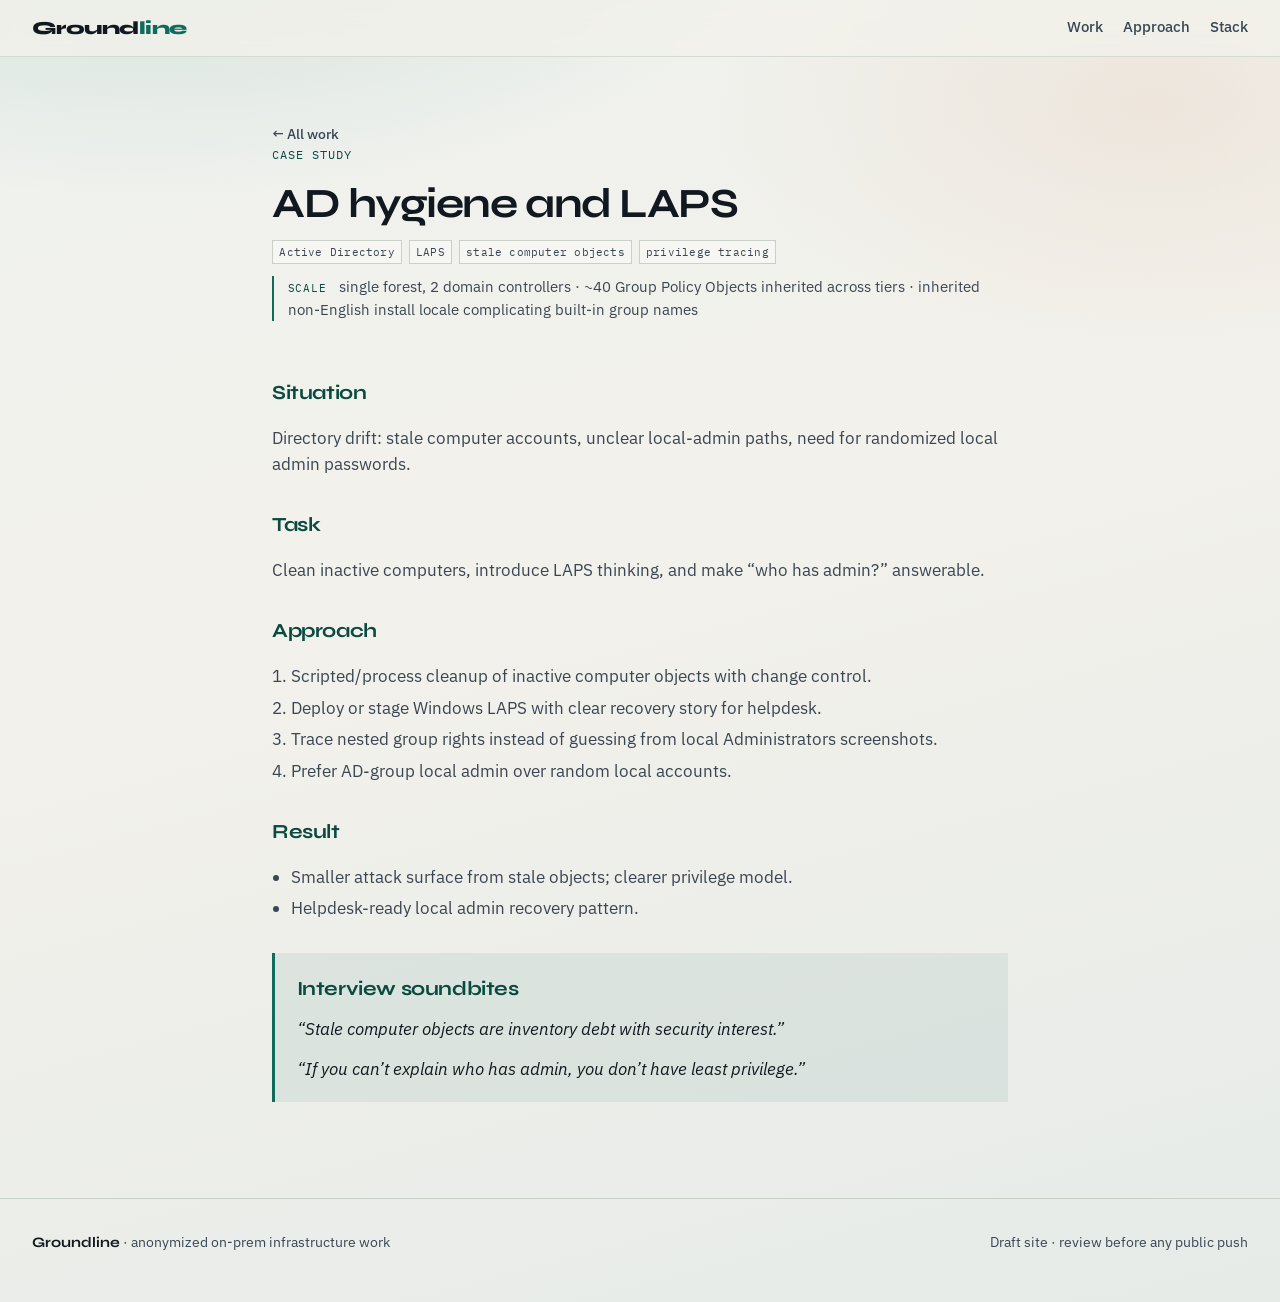
==== work/ad-hygiene-laps.html @ 762901d0 "site: publish Groundline portfolio for GitHub Pages" ====
<!DOCTYPE html>
<html lang="en">
<head>
  <meta charset="utf-8" />
  <meta name="viewport" content="width=device-width, initial-scale=1" />
  <title>AD hygiene and LAPS — Groundline</title>
  <meta name="description" content="Stale computers, LAPS, and answerable local-admin paths." />
  <link rel="preconnect" href="https://fonts.googleapis.com" />
  <link rel="preconnect" href="https://fonts.gstatic.com" crossorigin />
  <link href="https://fonts.googleapis.com/css2?family=IBM+Plex+Mono:wght@400;500&family=IBM+Plex+Sans:wght@400;500;600&family=Syne:wght@700;800&display=swap" rel="stylesheet" />
  <link rel="stylesheet" href="../assets/styles.css" />
</head>
<body>
  <a class="skip" href="#main">Skip to content</a>
  <nav class="site-nav" aria-label="Primary">
    <a class="mark" href="../index.html">Ground<span>line</span></a>
    <ul class="nav-links">
      <li><a href="../index.html#work">Work</a></li>
      <li><a href="../index.html#approach">Approach</a></li>
      <li><a href="../index.html#stack">Stack</a></li>
    </ul>
  </nav>
  <header class="case-hero" id="main">
    <a class="back" href="../index.html#work">← All work</a>
    <p class="eyebrow">Case study</p>
    <h1>AD hygiene and LAPS</h1>
    <div class="case-meta"><span class="tag">Active Directory</span><span class="tag">LAPS</span><span class="tag">stale computer objects</span><span class="tag">privilege tracing</span></div>
    <p class="case-scale"><span>Scale</span> single forest, 2 domain controllers · ~40 Group Policy Objects inherited across tiers · inherited non-English install locale complicating built-in group names</p>
  </header>
  <article class="case-body">
<h2>Situation</h2>
<p>Directory drift: stale computer accounts, unclear local-admin paths, need for randomized local admin passwords.</p>
<h2>Task</h2>
<p>Clean inactive computers, introduce LAPS thinking, and make “who has admin?” answerable.</p>
<h2>Approach</h2>
<ol>
<li>Scripted/process cleanup of inactive computer objects with change control.</li>
<li>Deploy or stage Windows LAPS with clear recovery story for helpdesk.</li>
<li>Trace nested group rights instead of guessing from local Administrators screenshots.</li>
<li>Prefer AD-group local admin over random local accounts.</li>
</ol>
<h2>Result</h2>
<ul>
<li>Smaller attack surface from stale objects; clearer privilege model.</li>
<li>Helpdesk-ready local admin recovery pattern.</li>
</ul>
<aside class="soundbites"><h2>Interview soundbites</h2>
<blockquote>“Stale computer objects are inventory debt with security interest.”</blockquote>
<blockquote>“If you can’t explain who has admin, you don’t have least privilege.”</blockquote>
</aside>
  </article>
  <footer class="site-footer">
    <div><strong>Groundline</strong> · anonymized on-prem infrastructure work</div>
    <div>Draft site · review before any public push</div>
  </footer>
  <script src="../assets/site.js"></script>
</body>
</html>
---- assets/styles.css ----
/* Groundline — public portfolio (local / Pages) */
:root {
  --ink: #12181f;
  --ink-soft: #3a4654;
  --paper: #f3f1eb;
  --paper-2: #e8ece7;
  --line: #c9d0c8;
  --signal: #0f6b5c;
  --signal-deep: #0a4a40;
  --ember: #c45c26;
  --glow: rgba(15, 107, 92, 0.12);
  --font-display: "Syne", "Avenir Next", sans-serif;
  --font-body: "IBM Plex Sans", "Segoe UI", sans-serif;
  --font-mono: "IBM Plex Mono", ui-monospace, monospace;
  --max: 68rem;
  --ease: cubic-bezier(0.22, 1, 0.36, 1);
}

*,
*::before,
*::after {
  box-sizing: border-box;
}

html {
  scroll-behavior: smooth;
}

body {
  margin: 0;
  color: var(--ink);
  font-family: var(--font-body);
  font-size: 1.05rem;
  line-height: 1.55;
  background:
    radial-gradient(1200px 600px at 12% -10%, rgba(15, 107, 92, 0.14), transparent 55%),
    radial-gradient(900px 500px at 90% 8%, rgba(196, 92, 38, 0.08), transparent 50%),
    linear-gradient(165deg, #eef2ee 0%, var(--paper) 42%, #e6ebe8 100%);
  min-height: 100vh;
}

img,
svg {
  display: block;
  max-width: 100%;
}

a {
  color: var(--signal-deep);
  text-underline-offset: 0.18em;
}

a:hover {
  color: var(--ember);
}

.skip {
  position: absolute;
  left: -999px;
  top: 0;
  background: var(--ink);
  color: var(--paper);
  padding: 0.5rem 1rem;
  z-index: 100;
}

.skip:focus {
  left: 1rem;
  top: 1rem;
}

.site-nav {
  position: sticky;
  top: 0;
  z-index: 40;
  display: flex;
  align-items: center;
  justify-content: space-between;
  gap: 1rem;
  padding: 0.85rem clamp(1rem, 3vw, 2rem);
  backdrop-filter: blur(10px);
  background: rgba(243, 241, 235, 0.78);
  border-bottom: 1px solid rgba(201, 208, 200, 0.7);
}

.mark {
  font-family: var(--font-display);
  font-weight: 800;
  font-size: 1.15rem;
  letter-spacing: -0.03em;
  text-decoration: none;
  color: var(--ink);
}

.mark span {
  color: var(--signal);
}

.nav-links {
  display: flex;
  gap: 1.25rem;
  list-style: none;
  margin: 0;
  padding: 0;
  font-size: 0.92rem;
}

.nav-links a {
  text-decoration: none;
  color: var(--ink-soft);
  font-weight: 500;
}

.nav-links a:hover,
.nav-links a[aria-current="page"] {
  color: var(--ink);
}

.hero {
  position: relative;
  min-height: min(100vh, 52rem);
  display: grid;
  align-items: end;
  overflow: hidden;
  isolation: isolate;
}

.hero-visual {
  position: absolute;
  inset: 0;
  z-index: -1;
  pointer-events: none;
}

.hero-visual svg {
  width: 100%;
  height: 100%;
  object-fit: cover;
}

.hero-inner {
  width: min(100% - 2rem, var(--max));
  margin: 0 auto;
  padding: clamp(4rem, 12vh, 7rem) 0 clamp(3rem, 8vh, 5rem);
}

.hero-brand {
  font-family: var(--font-display);
  font-weight: 800;
  font-size: clamp(3.4rem, 11vw, 7.5rem);
  line-height: 0.9;
  letter-spacing: -0.045em;
  margin: 0 0 1.25rem;
  max-width: 12ch;
  opacity: 0;
  transform: translateY(1.2rem);
  animation: rise 0.9s var(--ease) 0.1s forwards;
}

.hero-brand em {
  font-style: normal;
  color: var(--signal);
}

.hero h1 {
  font-family: var(--font-display);
  font-weight: 700;
  font-size: clamp(1.35rem, 2.6vw, 1.85rem);
  line-height: 1.25;
  letter-spacing: -0.02em;
  margin: 0 0 0.85rem;
  max-width: 28ch;
  opacity: 0;
  transform: translateY(1rem);
  animation: rise 0.85s var(--ease) 0.28s forwards;
}

.hero-lead {
  margin: 0 0 1.75rem;
  max-width: 42ch;
  color: var(--ink-soft);
  font-size: 1.05rem;
  opacity: 0;
  transform: translateY(1rem);
  animation: rise 0.85s var(--ease) 0.42s forwards;
}

.hero-cta {
  display: flex;
  flex-wrap: wrap;
  gap: 0.75rem 1rem;
  opacity: 0;
  transform: translateY(1rem);
  animation: rise 0.85s var(--ease) 0.55s forwards;
}

.btn {
  display: inline-flex;
  align-items: center;
  justify-content: center;
  padding: 0.7rem 1.2rem;
  font-family: var(--font-body);
  font-weight: 600;
  font-size: 0.95rem;
  text-decoration: none;
  border: 1.5px solid var(--ink);
  color: var(--ink);
  background: transparent;
  transition: background 0.2s var(--ease), color 0.2s var(--ease), border-color 0.2s;
}

.btn:hover {
  background: var(--ink);
  color: var(--paper);
}

.btn-primary {
  background: var(--signal);
  border-color: var(--signal);
  color: #f7faf8;
}

.btn-primary:hover {
  background: var(--signal-deep);
  border-color: var(--signal-deep);
  color: #fff;
}

@keyframes rise {
  to {
    opacity: 1;
    transform: none;
  }
}

.section {
  width: min(100% - 2rem, var(--max));
  margin: 0 auto;
  padding: clamp(2.5rem, 6vw, 4.5rem) 0;
}

.section-head {
  display: flex;
  flex-wrap: wrap;
  align-items: baseline;
  justify-content: space-between;
  gap: 0.75rem;
  margin-bottom: 1.75rem;
}

.section-head h2 {
  font-family: var(--font-display);
  font-size: clamp(1.6rem, 3vw, 2.1rem);
  letter-spacing: -0.03em;
  margin: 0;
}

.section-head p {
  margin: 0;
  color: var(--ink-soft);
  max-width: 40ch;
  font-size: 0.95rem;
}

.eyebrow {
  font-family: var(--font-mono);
  font-size: 0.75rem;
  letter-spacing: 0.08em;
  text-transform: uppercase;
  color: var(--signal-deep);
  margin: 0 0 0.5rem;
}

.scale-band {
  padding-top: 0;
}

.figures {
  display: grid;
  grid-template-columns: repeat(auto-fit, minmax(11rem, 1fr));
  gap: 1.25rem 1.75rem;
  margin: 0;
  padding: 1.5rem 0;
  border-top: 1px solid var(--line);
  border-bottom: 1px solid var(--line);
}

.figures dt {
  font-family: var(--font-display);
  font-weight: 800;
  font-size: clamp(1.9rem, 4vw, 2.6rem);
  letter-spacing: -0.04em;
  color: var(--signal);
  line-height: 1;
}

.figures dd {
  margin: 0.45rem 0 0;
  font-size: 0.88rem;
  color: var(--ink-soft);
  max-width: 22ch;
}

.case-scale {
  margin: 0.75rem 0 0;
  font-size: 0.92rem;
  color: var(--ink-soft);
  padding-left: 0.85rem;
  border-left: 2px solid var(--signal);
}

.case-scale span {
  font-family: var(--font-mono);
  font-size: 0.7rem;
  letter-spacing: 0.08em;
  text-transform: uppercase;
  color: var(--signal-deep);
  margin-right: 0.5rem;
}

.work-list {
  list-style: none;
  margin: 0;
  padding: 0;
  border-top: 1px solid var(--line);
}

.work-list li {
  border-bottom: 1px solid var(--line);
}

.work-list a {
  display: grid;
  grid-template-columns: auto 1fr auto;
  gap: 1rem 1.25rem;
  align-items: baseline;
  padding: 1.15rem 0.15rem;
  text-decoration: none;
  color: inherit;
  transition: background 0.2s var(--ease), padding-left 0.25s var(--ease);
}

.work-list a:hover {
  background: var(--glow);
  padding-left: 0.5rem;
}

.work-idx {
  font-family: var(--font-mono);
  font-size: 0.8rem;
  color: var(--ink-soft);
}

.work-title {
  font-family: var(--font-display);
  font-weight: 700;
  font-size: 1.15rem;
  letter-spacing: -0.02em;
}

.work-blurb {
  grid-column: 2 / 3;
  margin: 0.15rem 0 0;
  color: var(--ink-soft);
  font-size: 0.92rem;
  max-width: 52ch;
}

.work-tags {
  grid-column: 2 / 3;
  display: flex;
  flex-wrap: wrap;
  gap: 0.35rem;
  margin-top: 0.45rem;
}

.tag {
  font-family: var(--font-mono);
  font-size: 0.68rem;
  letter-spacing: 0.02em;
  padding: 0.15rem 0.4rem;
  border: 1px solid var(--line);
  color: var(--ink-soft);
  background: rgba(255, 255, 255, 0.35);
}

.work-go {
  font-size: 0.85rem;
  color: var(--signal);
  font-weight: 600;
  align-self: center;
}

@media (max-width: 720px) {
  .work-list a {
    grid-template-columns: auto 1fr;
  }
  .work-go {
    display: none;
  }
}

.approach {
  display: grid;
  grid-template-columns: 1fr;
  gap: 1.5rem;
}

@media (min-width: 800px) {
  .approach {
    grid-template-columns: 1.1fr 1fr;
    gap: 2.5rem;
    align-items: start;
  }
}

.approach-copy h2 {
  font-family: var(--font-display);
  font-size: clamp(1.6rem, 3vw, 2.1rem);
  letter-spacing: -0.03em;
  margin: 0 0 1rem;
}

.approach-copy p {
  margin: 0 0 1rem;
  color: var(--ink-soft);
}

.principles {
  list-style: none;
  margin: 0;
  padding: 0;
}

.principles li {
  padding: 1rem 0;
  border-top: 1px solid var(--line);
}

.principles li:last-child {
  border-bottom: 1px solid var(--line);
}

.principles strong {
  display: block;
  font-family: var(--font-display);
  font-size: 1.05rem;
  margin-bottom: 0.25rem;
}

.principles span {
  color: var(--ink-soft);
  font-size: 0.92rem;
}

.stack {
  display: flex;
  flex-wrap: wrap;
  gap: 0.5rem 0.65rem;
  margin: 0;
  padding: 0;
  list-style: none;
}

.stack li {
  font-family: var(--font-mono);
  font-size: 0.8rem;
  padding: 0.45rem 0.7rem;
  background: rgba(255, 255, 255, 0.55);
  border: 1px solid var(--line);
}

.site-footer {
  border-top: 1px solid var(--line);
  margin-top: 2rem;
  padding: 2rem clamp(1rem, 3vw, 2rem) 3rem;
  display: flex;
  flex-wrap: wrap;
  gap: 1rem 2rem;
  justify-content: space-between;
  color: var(--ink-soft);
  font-size: 0.9rem;
}

.site-footer strong {
  color: var(--ink);
  font-family: var(--font-display);
}

.case-hero {
  width: min(100% - 2rem, 46rem);
  margin: 0 auto;
  padding: clamp(2.5rem, 7vh, 4rem) 0 1.5rem;
}

.case-hero .back {
  font-size: 0.9rem;
  text-decoration: none;
  color: var(--ink-soft);
  font-weight: 500;
}

.case-hero .back:hover {
  color: var(--signal);
}

.case-hero h1 {
  font-family: var(--font-display);
  font-size: clamp(1.85rem, 4vw, 2.6rem);
  letter-spacing: -0.035em;
  line-height: 1.15;
  margin: 1rem 0 0.75rem;
}

.case-meta {
  display: flex;
  flex-wrap: wrap;
  gap: 0.4rem;
  margin: 0 0 0.5rem;
}

.case-body {
  width: min(100% - 2rem, 46rem);
  margin: 0 auto;
  padding-bottom: 4rem;
}

.case-body h2 {
  font-family: var(--font-display);
  font-size: 1.25rem;
  letter-spacing: -0.02em;
  margin: 2rem 0 0.65rem;
  color: var(--signal-deep);
}

.case-body p,
.case-body li {
  color: var(--ink-soft);
}

.case-body ul,
.case-body ol {
  padding-left: 1.2rem;
}

.case-body li + li {
  margin-top: 0.35rem;
}

.soundbites {
  margin-top: 2rem;
  padding: 1.25rem 1.35rem;
  background: rgba(15, 107, 92, 0.08);
  border-left: 3px solid var(--signal);
}

.soundbites h2 {
  margin-top: 0;
}

.soundbites blockquote {
  margin: 0.75rem 0 0;
  padding: 0;
  border: 0;
  font-style: italic;
  color: var(--ink);
}

.soundbites blockquote + blockquote {
  margin-top: 0.85rem;
}

.reveal {
  opacity: 0;
  transform: translateY(0.8rem);
  transition: opacity 0.7s var(--ease), transform 0.7s var(--ease);
}

.reveal.is-in {
  opacity: 1;
  transform: none;
}

.topo-line {
  stroke-dasharray: 8 6;
  animation: dash 28s linear infinite;
}

@keyframes dash {
  to {
    stroke-dashoffset: -400;
  }
}
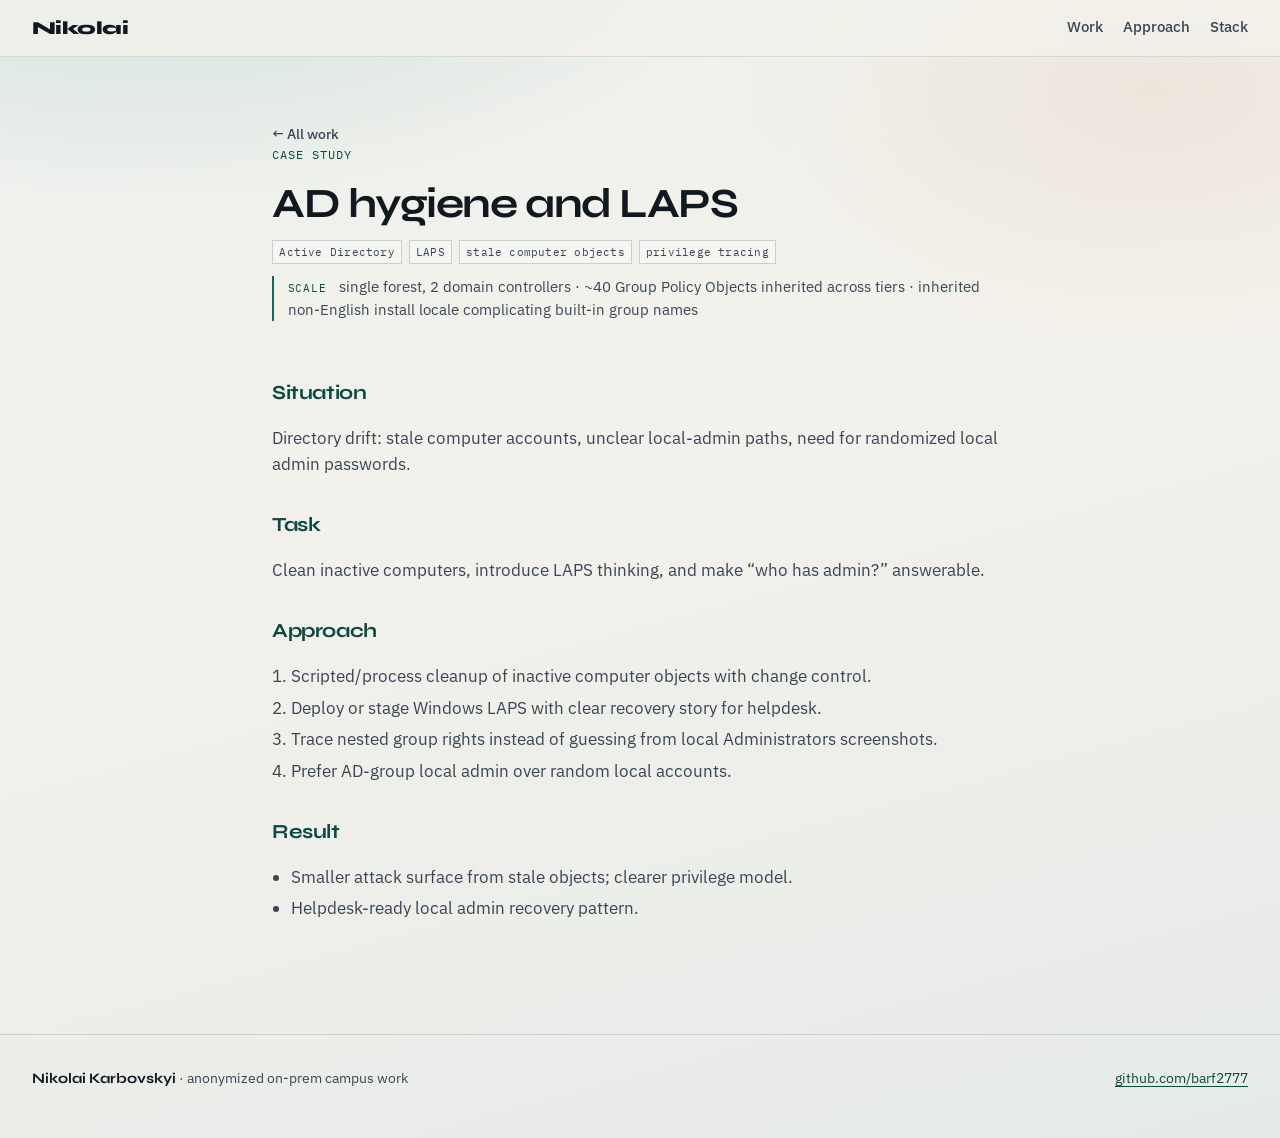
==== commit c527f039: "site: de-cringe — Nikolai byline, plain hero, no soundbites Co-authored-by: Cursor <cursoragent@curs" ====
--- a/work/ad-hygiene-laps.html
+++ b/work/ad-hygiene-laps.html
@@ -3,7 +3,7 @@
 <head>
   <meta charset="utf-8" />
   <meta name="viewport" content="width=device-width, initial-scale=1" />
-  <title>AD hygiene and LAPS — Groundline</title>
+  <title>AD hygiene and LAPS — Nikolai Karbovskyi</title>
   <meta name="description" content="Stale computers, LAPS, and answerable local-admin paths." />
   <link rel="preconnect" href="https://fonts.googleapis.com" />
   <link rel="preconnect" href="https://fonts.gstatic.com" crossorigin />
@@ -13,7 +13,7 @@
 <body>
   <a class="skip" href="#main">Skip to content</a>
   <nav class="site-nav" aria-label="Primary">
-    <a class="mark" href="../index.html">Ground<span>line</span></a>
+    <a class="mark" href="../index.html">Nikolai</a>
     <ul class="nav-links">
       <li><a href="../index.html#work">Work</a></li>
       <li><a href="../index.html#approach">Approach</a></li>
@@ -44,14 +44,10 @@
 <li>Smaller attack surface from stale objects; clearer privilege model.</li>
 <li>Helpdesk-ready local admin recovery pattern.</li>
 </ul>
-<aside class="soundbites"><h2>Interview soundbites</h2>
-<blockquote>“Stale computer objects are inventory debt with security interest.”</blockquote>
-<blockquote>“If you can’t explain who has admin, you don’t have least privilege.”</blockquote>
-</aside>
   </article>
   <footer class="site-footer">
-    <div><strong>Groundline</strong> · anonymized on-prem infrastructure work</div>
-    <div>Draft site · review before any public push</div>
+    <div><strong>Nikolai Karbovskyi</strong> · anonymized on-prem campus work</div>
+    <div><a href="https://github.com/barf2777">github.com/barf2777</a></div>
   </footer>
   <script src="../assets/site.js"></script>
 </body>
--- a/assets/styles.css
+++ b/assets/styles.css
@@ -1,4 +1,4 @@
-/* Groundline — public portfolio (local / Pages) */
+/* Public portfolio (local / Pages) */
 :root {
   --ink: #12181f;
   --ink-soft: #3a4654;
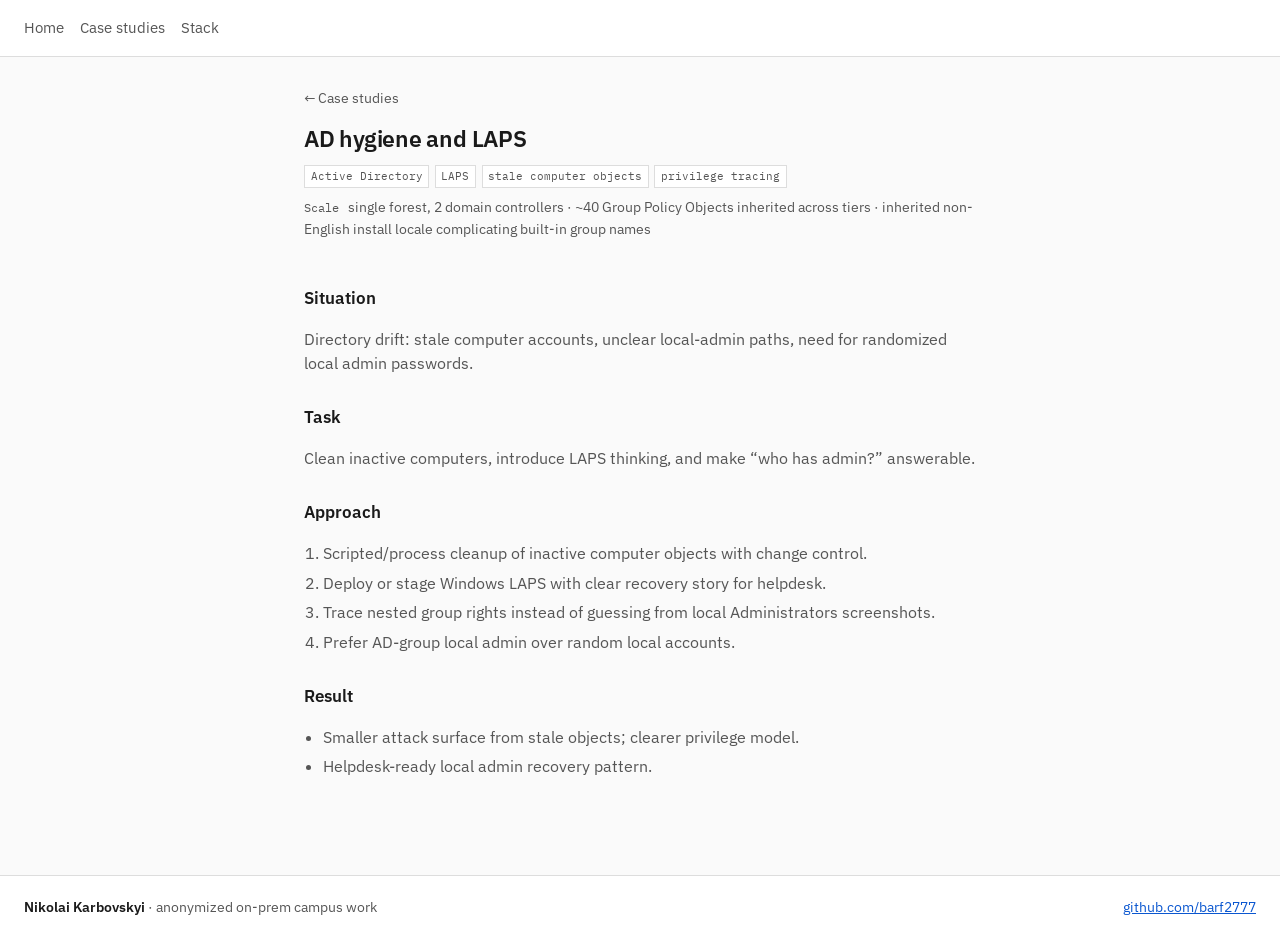
==== commit 22aa0080: "site: plain engineer layout (no startup chrome) Co-authored-by: Cursor <cursoragent@cursor.com>" ====
--- a/work/ad-hygiene-laps.html
+++ b/work/ad-hygiene-laps.html
@@ -7,22 +7,20 @@
   <meta name="description" content="Stale computers, LAPS, and answerable local-admin paths." />
   <link rel="preconnect" href="https://fonts.googleapis.com" />
   <link rel="preconnect" href="https://fonts.gstatic.com" crossorigin />
-  <link href="https://fonts.googleapis.com/css2?family=IBM+Plex+Mono:wght@400;500&family=IBM+Plex+Sans:wght@400;500;600&family=Syne:wght@700;800&display=swap" rel="stylesheet" />
+  <link href="https://fonts.googleapis.com/css2?family=IBM+Plex+Mono:wght@400;500&family=IBM+Plex+Sans:wght@400;500;600&display=swap" rel="stylesheet" />
   <link rel="stylesheet" href="../assets/styles.css" />
 </head>
 <body>
   <a class="skip" href="#main">Skip to content</a>
   <nav class="site-nav" aria-label="Primary">
-    <a class="mark" href="../index.html">Nikolai</a>
     <ul class="nav-links">
-      <li><a href="../index.html#work">Work</a></li>
-      <li><a href="../index.html#approach">Approach</a></li>
+      <li><a href="../index.html">Home</a></li>
+      <li><a href="../index.html#work">Case studies</a></li>
       <li><a href="../index.html#stack">Stack</a></li>
     </ul>
   </nav>
   <header class="case-hero" id="main">
-    <a class="back" href="../index.html#work">← All work</a>
-    <p class="eyebrow">Case study</p>
+    <a class="back" href="../index.html#work">← Case studies</a>
     <h1>AD hygiene and LAPS</h1>
     <div class="case-meta"><span class="tag">Active Directory</span><span class="tag">LAPS</span><span class="tag">stale computer objects</span><span class="tag">privilege tracing</span></div>
     <p class="case-scale"><span>Scale</span> single forest, 2 domain controllers · ~40 Group Policy Objects inherited across tiers · inherited non-English install locale complicating built-in group names</p>
@@ -49,6 +47,5 @@
     <div><strong>Nikolai Karbovskyi</strong> · anonymized on-prem campus work</div>
     <div><a href="https://github.com/barf2777">github.com/barf2777</a></div>
   </footer>
-  <script src="../assets/site.js"></script>
 </body>
 </html>
--- a/assets/styles.css
+++ b/assets/styles.css
@@ -1,19 +1,13 @@
-/* Public portfolio (local / Pages) */
+/* Plain engineer portfolio */
 :root {
-  --ink: #12181f;
-  --ink-soft: #3a4654;
-  --paper: #f3f1eb;
-  --paper-2: #e8ece7;
-  --line: #c9d0c8;
-  --signal: #0f6b5c;
-  --signal-deep: #0a4a40;
-  --ember: #c45c26;
-  --glow: rgba(15, 107, 92, 0.12);
-  --font-display: "Syne", "Avenir Next", sans-serif;
-  --font-body: "IBM Plex Sans", "Segoe UI", sans-serif;
-  --font-mono: "IBM Plex Mono", ui-monospace, monospace;
-  --max: 68rem;
-  --ease: cubic-bezier(0.22, 1, 0.36, 1);
+  --ink: #1a1a1a;
+  --muted: #555;
+  --line: #ddd;
+  --bg: #fafafa;
+  --link: #0b57d0;
+  --max: 42rem;
+  --font: "IBM Plex Sans", "Segoe UI", system-ui, sans-serif;
+  --mono: "IBM Plex Mono", ui-monospace, monospace;
 }
 
 *,
@@ -29,29 +23,18 @@
 body {
   margin: 0;
   color: var(--ink);
-  font-family: var(--font-body);
-  font-size: 1.05rem;
+  font-family: var(--font);
+  font-size: 1rem;
   line-height: 1.55;
-  background:
-    radial-gradient(1200px 600px at 12% -10%, rgba(15, 107, 92, 0.14), transparent 55%),
-    radial-gradient(900px 500px at 90% 8%, rgba(196, 92, 38, 0.08), transparent 50%),
-    linear-gradient(165deg, #eef2ee 0%, var(--paper) 42%, #e6ebe8 100%);
-  min-height: 100vh;
-}
-
-img,
-svg {
-  display: block;
-  max-width: 100%;
+  background: var(--bg);
 }
 
 a {
-  color: var(--signal-deep);
-  text-underline-offset: 0.18em;
+  color: var(--link);
 }
 
 a:hover {
-  color: var(--ember);
+  text-decoration-thickness: 2px;
 }
 
 .skip {
@@ -59,7 +42,7 @@
   left: -999px;
   top: 0;
   background: var(--ink);
-  color: var(--paper);
+  color: #fff;
   padding: 0.5rem 1rem;
   z-index: 100;
 }
@@ -70,472 +53,258 @@
 }
 
 .site-nav {
-  position: sticky;
-  top: 0;
-  z-index: 40;
-  display: flex;
-  align-items: center;
+  display: flex;
+  flex-wrap: wrap;
+  gap: 0.75rem 1.5rem;
+  align-items: baseline;
   justify-content: space-between;
+  padding: 1rem clamp(1rem, 3vw, 1.5rem);
+  border-bottom: 1px solid var(--line);
+  background: #fff;
+}
+
+.nav-links {
+  display: flex;
   gap: 1rem;
-  padding: 0.85rem clamp(1rem, 3vw, 2rem);
-  backdrop-filter: blur(10px);
-  background: rgba(243, 241, 235, 0.78);
-  border-bottom: 1px solid rgba(201, 208, 200, 0.7);
-}
-
-.mark {
-  font-family: var(--font-display);
-  font-weight: 800;
-  font-size: 1.15rem;
-  letter-spacing: -0.03em;
+  list-style: none;
+  margin: 0;
+  padding: 0;
+  font-size: 0.95rem;
+}
+
+.nav-links a {
+  color: var(--muted);
   text-decoration: none;
-  color: var(--ink);
-}
-
-.mark span {
-  color: var(--signal);
-}
-
-.nav-links {
-  display: flex;
-  gap: 1.25rem;
-  list-style: none;
-  margin: 0;
-  padding: 0;
-  font-size: 0.92rem;
-}
-
-.nav-links a {
-  text-decoration: none;
-  color: var(--ink-soft);
-  font-weight: 500;
-}
-
-.nav-links a:hover,
-.nav-links a[aria-current="page"] {
-  color: var(--ink);
-}
-
-.hero {
-  position: relative;
-  min-height: min(100vh, 52rem);
-  display: grid;
-  align-items: end;
-  overflow: hidden;
-  isolation: isolate;
-}
-
-.hero-visual {
-  position: absolute;
-  inset: 0;
-  z-index: -1;
-  pointer-events: none;
-}
-
-.hero-visual svg {
-  width: 100%;
-  height: 100%;
-  object-fit: cover;
-}
-
-.hero-inner {
+}
+
+.nav-links a:hover {
+  color: var(--ink);
+  text-decoration: underline;
+}
+
+.page {
   width: min(100% - 2rem, var(--max));
   margin: 0 auto;
-  padding: clamp(4rem, 12vh, 7rem) 0 clamp(3rem, 8vh, 5rem);
-}
-
-.hero-brand {
-  font-family: var(--font-display);
-  font-weight: 800;
-  font-size: clamp(3.4rem, 11vw, 7.5rem);
-  line-height: 0.9;
-  letter-spacing: -0.045em;
+  padding: 2rem 0 3rem;
+}
+
+.page-header h1 {
+  font-size: 1.5rem;
+  font-weight: 600;
+  margin: 0 0 0.5rem;
+  letter-spacing: -0.01em;
+}
+
+.page-header p {
   margin: 0 0 1.25rem;
-  max-width: 12ch;
-  opacity: 0;
-  transform: translateY(1.2rem);
-  animation: rise 0.9s var(--ease) 0.1s forwards;
-}
-
-.hero-brand em {
-  font-style: normal;
-  color: var(--signal);
-}
-
-.hero h1 {
-  font-family: var(--font-display);
-  font-weight: 700;
-  font-size: clamp(1.35rem, 2.6vw, 1.85rem);
-  line-height: 1.25;
-  letter-spacing: -0.02em;
-  margin: 0 0 0.85rem;
-  max-width: 28ch;
-  opacity: 0;
-  transform: translateY(1rem);
-  animation: rise 0.85s var(--ease) 0.28s forwards;
-}
-
-.hero-lead {
-  margin: 0 0 1.75rem;
-  max-width: 42ch;
-  color: var(--ink-soft);
-  font-size: 1.05rem;
-  opacity: 0;
-  transform: translateY(1rem);
-  animation: rise 0.85s var(--ease) 0.42s forwards;
-}
-
-.hero-cta {
-  display: flex;
-  flex-wrap: wrap;
-  gap: 0.75rem 1rem;
-  opacity: 0;
-  transform: translateY(1rem);
-  animation: rise 0.85s var(--ease) 0.55s forwards;
-}
-
-.btn {
-  display: inline-flex;
-  align-items: center;
-  justify-content: center;
-  padding: 0.7rem 1.2rem;
-  font-family: var(--font-body);
-  font-weight: 600;
+  color: var(--muted);
+  max-width: 40ch;
+}
+
+.meta-line {
+  margin: 0 0 2rem;
+  font-size: 0.9rem;
+  color: var(--muted);
+}
+
+.figures {
+  margin: 0 0 2rem;
+  padding: 0;
+  list-style: none;
   font-size: 0.95rem;
-  text-decoration: none;
-  border: 1.5px solid var(--ink);
-  color: var(--ink);
-  background: transparent;
-  transition: background 0.2s var(--ease), color 0.2s var(--ease), border-color 0.2s;
-}
-
-.btn:hover {
-  background: var(--ink);
-  color: var(--paper);
-}
-
-.btn-primary {
-  background: var(--signal);
-  border-color: var(--signal);
-  color: #f7faf8;
-}
-
-.btn-primary:hover {
-  background: var(--signal-deep);
-  border-color: var(--signal-deep);
-  color: #fff;
-}
-
-@keyframes rise {
-  to {
-    opacity: 1;
-    transform: none;
-  }
+  color: var(--muted);
+}
+
+.figures li {
+  margin: 0.25rem 0;
+}
+
+.figures strong {
+  color: var(--ink);
+  font-weight: 600;
+  font-variant-numeric: tabular-nums;
 }
 
 .section {
-  width: min(100% - 2rem, var(--max));
-  margin: 0 auto;
-  padding: clamp(2.5rem, 6vw, 4.5rem) 0;
-}
-
-.section-head {
-  display: flex;
-  flex-wrap: wrap;
-  align-items: baseline;
-  justify-content: space-between;
-  gap: 0.75rem;
-  margin-bottom: 1.75rem;
-}
-
-.section-head h2 {
-  font-family: var(--font-display);
-  font-size: clamp(1.6rem, 3vw, 2.1rem);
-  letter-spacing: -0.03em;
-  margin: 0;
-}
-
-.section-head p {
-  margin: 0;
-  color: var(--ink-soft);
-  max-width: 40ch;
+  margin: 2rem 0;
+}
+
+.section h2 {
+  font-size: 1.15rem;
+  font-weight: 600;
+  margin: 0 0 0.75rem;
+  padding-bottom: 0.35rem;
+  border-bottom: 1px solid var(--line);
+}
+
+.section > p {
+  color: var(--muted);
   font-size: 0.95rem;
-}
-
-.eyebrow {
-  font-family: var(--font-mono);
-  font-size: 0.75rem;
-  letter-spacing: 0.08em;
-  text-transform: uppercase;
-  color: var(--signal-deep);
-  margin: 0 0 0.5rem;
-}
-
-.scale-band {
-  padding-top: 0;
-}
-
-.figures {
-  display: grid;
-  grid-template-columns: repeat(auto-fit, minmax(11rem, 1fr));
-  gap: 1.25rem 1.75rem;
-  margin: 0;
-  padding: 1.5rem 0;
-  border-top: 1px solid var(--line);
-  border-bottom: 1px solid var(--line);
-}
-
-.figures dt {
-  font-family: var(--font-display);
-  font-weight: 800;
-  font-size: clamp(1.9rem, 4vw, 2.6rem);
-  letter-spacing: -0.04em;
-  color: var(--signal);
-  line-height: 1;
-}
-
-.figures dd {
-  margin: 0.45rem 0 0;
-  font-size: 0.88rem;
-  color: var(--ink-soft);
-  max-width: 22ch;
-}
-
-.case-scale {
-  margin: 0.75rem 0 0;
-  font-size: 0.92rem;
-  color: var(--ink-soft);
-  padding-left: 0.85rem;
-  border-left: 2px solid var(--signal);
-}
-
-.case-scale span {
-  font-family: var(--font-mono);
-  font-size: 0.7rem;
-  letter-spacing: 0.08em;
-  text-transform: uppercase;
-  color: var(--signal-deep);
-  margin-right: 0.5rem;
+  margin: 0 0 1rem;
 }
 
 .work-list {
   list-style: none;
   margin: 0;
   padding: 0;
+}
+
+.work-list li {
   border-top: 1px solid var(--line);
 }
 
-.work-list li {
+.work-list li:last-child {
   border-bottom: 1px solid var(--line);
 }
 
 .work-list a {
-  display: grid;
-  grid-template-columns: auto 1fr auto;
-  gap: 1rem 1.25rem;
-  align-items: baseline;
-  padding: 1.15rem 0.15rem;
+  display: block;
+  padding: 0.85rem 0;
   text-decoration: none;
   color: inherit;
-  transition: background 0.2s var(--ease), padding-left 0.25s var(--ease);
-}
-
-.work-list a:hover {
-  background: var(--glow);
-  padding-left: 0.5rem;
-}
-
-.work-idx {
-  font-family: var(--font-mono);
-  font-size: 0.8rem;
-  color: var(--ink-soft);
+}
+
+.work-list a:hover .work-title {
+  color: var(--link);
+  text-decoration: underline;
 }
 
 .work-title {
-  font-family: var(--font-display);
-  font-weight: 700;
-  font-size: 1.15rem;
-  letter-spacing: -0.02em;
+  font-weight: 600;
+  font-size: 1.02rem;
 }
 
 .work-blurb {
-  grid-column: 2 / 3;
-  margin: 0.15rem 0 0;
-  color: var(--ink-soft);
+  margin: 0.2rem 0 0;
+  color: var(--muted);
   font-size: 0.92rem;
-  max-width: 52ch;
 }
 
 .work-tags {
-  grid-column: 2 / 3;
   display: flex;
   flex-wrap: wrap;
   gap: 0.35rem;
-  margin-top: 0.45rem;
+  margin-top: 0.4rem;
 }
 
 .tag {
-  font-family: var(--font-mono);
-  font-size: 0.68rem;
-  letter-spacing: 0.02em;
-  padding: 0.15rem 0.4rem;
+  font-family: var(--mono);
+  font-size: 0.7rem;
+  color: var(--muted);
   border: 1px solid var(--line);
-  color: var(--ink-soft);
-  background: rgba(255, 255, 255, 0.35);
-}
-
-.work-go {
-  font-size: 0.85rem;
-  color: var(--signal);
-  font-weight: 600;
-  align-self: center;
-}
-
-@media (max-width: 720px) {
-  .work-list a {
-    grid-template-columns: auto 1fr;
-  }
-  .work-go {
-    display: none;
-  }
-}
-
-.approach {
-  display: grid;
-  grid-template-columns: 1fr;
-  gap: 1.5rem;
-}
-
-@media (min-width: 800px) {
-  .approach {
-    grid-template-columns: 1.1fr 1fr;
-    gap: 2.5rem;
-    align-items: start;
-  }
-}
-
-.approach-copy h2 {
-  font-family: var(--font-display);
-  font-size: clamp(1.6rem, 3vw, 2.1rem);
-  letter-spacing: -0.03em;
-  margin: 0 0 1rem;
-}
-
-.approach-copy p {
-  margin: 0 0 1rem;
-  color: var(--ink-soft);
+  padding: 0.1rem 0.35rem;
+  background: #fff;
 }
 
 .principles {
-  list-style: none;
-  margin: 0;
-  padding: 0;
+  margin: 0;
+  padding-left: 1.2rem;
+  color: var(--muted);
 }
 
 .principles li {
-  padding: 1rem 0;
-  border-top: 1px solid var(--line);
-}
-
-.principles li:last-child {
-  border-bottom: 1px solid var(--line);
+  margin: 0.4rem 0;
 }
 
 .principles strong {
-  display: block;
-  font-family: var(--font-display);
-  font-size: 1.05rem;
-  margin-bottom: 0.25rem;
-}
-
-.principles span {
-  color: var(--ink-soft);
-  font-size: 0.92rem;
+  color: var(--ink);
 }
 
 .stack {
   display: flex;
   flex-wrap: wrap;
-  gap: 0.5rem 0.65rem;
+  gap: 0.35rem 0.5rem;
   margin: 0;
   padding: 0;
   list-style: none;
 }
 
 .stack li {
-  font-family: var(--font-mono);
-  font-size: 0.8rem;
-  padding: 0.45rem 0.7rem;
-  background: rgba(255, 255, 255, 0.55);
+  font-family: var(--mono);
+  font-size: 0.78rem;
+  padding: 0.3rem 0.5rem;
   border: 1px solid var(--line);
+  background: #fff;
+  color: var(--muted);
 }
 
 .site-footer {
   border-top: 1px solid var(--line);
   margin-top: 2rem;
-  padding: 2rem clamp(1rem, 3vw, 2rem) 3rem;
-  display: flex;
-  flex-wrap: wrap;
-  gap: 1rem 2rem;
+  padding: 1.25rem clamp(1rem, 3vw, 1.5rem) 2rem;
+  display: flex;
+  flex-wrap: wrap;
+  gap: 0.75rem 1.5rem;
   justify-content: space-between;
-  color: var(--ink-soft);
+  color: var(--muted);
   font-size: 0.9rem;
+  background: #fff;
 }
 
 .site-footer strong {
   color: var(--ink);
-  font-family: var(--font-display);
+  font-weight: 600;
 }
 
 .case-hero {
-  width: min(100% - 2rem, 46rem);
+  width: min(100% - 2rem, var(--max));
   margin: 0 auto;
-  padding: clamp(2.5rem, 7vh, 4rem) 0 1.5rem;
+  padding: 1.75rem 0 1rem;
 }
 
 .case-hero .back {
   font-size: 0.9rem;
+  color: var(--muted);
   text-decoration: none;
-  color: var(--ink-soft);
-  font-weight: 500;
 }
 
 .case-hero .back:hover {
-  color: var(--signal);
+  color: var(--link);
+  text-decoration: underline;
 }
 
 .case-hero h1 {
-  font-family: var(--font-display);
-  font-size: clamp(1.85rem, 4vw, 2.6rem);
-  letter-spacing: -0.035em;
-  line-height: 1.15;
-  margin: 1rem 0 0.75rem;
+  font-size: 1.45rem;
+  font-weight: 600;
+  margin: 0.75rem 0 0.5rem;
+  letter-spacing: -0.01em;
 }
 
 .case-meta {
   display: flex;
   flex-wrap: wrap;
-  gap: 0.4rem;
+  gap: 0.35rem;
   margin: 0 0 0.5rem;
 }
 
+.case-scale {
+  margin: 0.5rem 0 0;
+  font-size: 0.9rem;
+  color: var(--muted);
+}
+
+.case-scale span {
+  font-family: var(--mono);
+  font-size: 0.75rem;
+  color: var(--muted);
+  margin-right: 0.35rem;
+}
+
 .case-body {
-  width: min(100% - 2rem, 46rem);
+  width: min(100% - 2rem, var(--max));
   margin: 0 auto;
-  padding-bottom: 4rem;
+  padding-bottom: 3rem;
 }
 
 .case-body h2 {
-  font-family: var(--font-display);
-  font-size: 1.25rem;
-  letter-spacing: -0.02em;
-  margin: 2rem 0 0.65rem;
-  color: var(--signal-deep);
+  font-size: 1.05rem;
+  font-weight: 600;
+  margin: 1.75rem 0 0.5rem;
 }
 
 .case-body p,
 .case-body li {
-  color: var(--ink-soft);
+  color: var(--muted);
 }
 
 .case-body ul,
@@ -544,50 +313,18 @@
 }
 
 .case-body li + li {
-  margin-top: 0.35rem;
-}
-
-.soundbites {
-  margin-top: 2rem;
-  padding: 1.25rem 1.35rem;
-  background: rgba(15, 107, 92, 0.08);
-  border-left: 3px solid var(--signal);
-}
-
-.soundbites h2 {
-  margin-top: 0;
-}
-
-.soundbites blockquote {
-  margin: 0.75rem 0 0;
-  padding: 0;
-  border: 0;
-  font-style: italic;
-  color: var(--ink);
-}
-
-.soundbites blockquote + blockquote {
-  margin-top: 0.85rem;
-}
-
+  margin-top: 0.3rem;
+}
+
+.case-body code {
+  font-family: var(--mono);
+  font-size: 0.88em;
+  background: #eee;
+  padding: 0.05rem 0.25rem;
+}
+
+/* no scroll theater */
 .reveal {
-  opacity: 0;
-  transform: translateY(0.8rem);
-  transition: opacity 0.7s var(--ease), transform 0.7s var(--ease);
-}
-
-.reveal.is-in {
   opacity: 1;
   transform: none;
 }
-
-.topo-line {
-  stroke-dasharray: 8 6;
-  animation: dash 28s linear infinite;
-}
-
-@keyframes dash {
-  to {
-    stroke-dashoffset: -400;
-  }
-}
